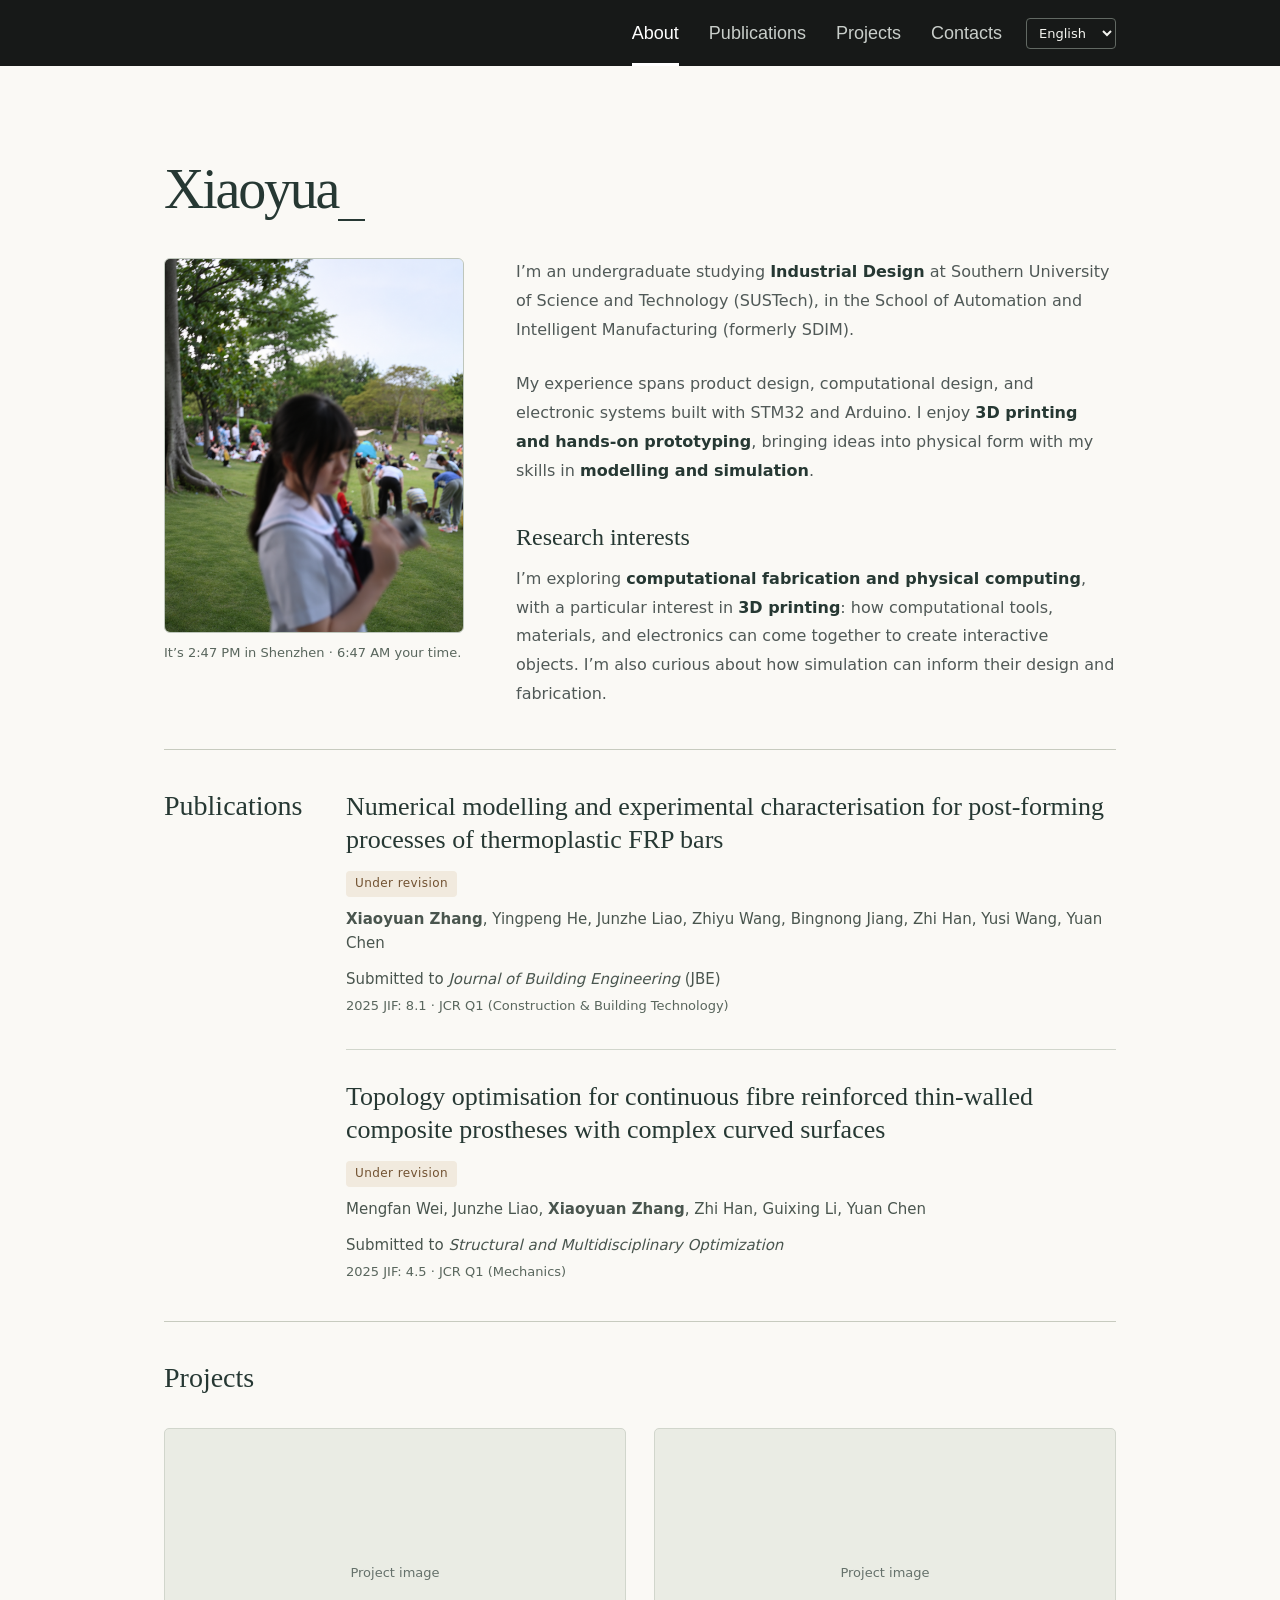
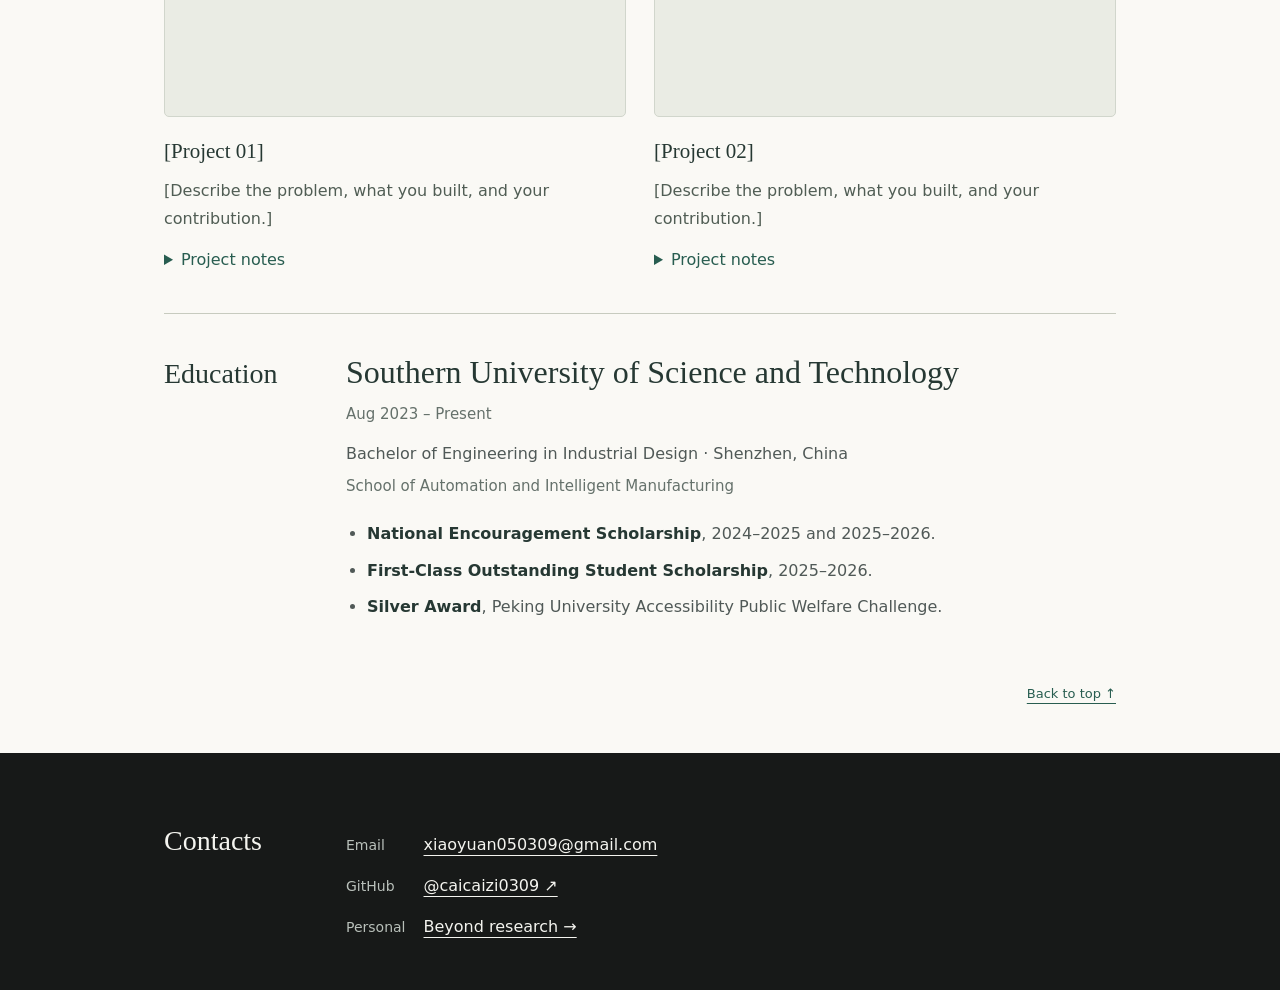
==== index.html @ c040c7f4 "Add transparent hand-drawn flower favicon" ====
<!doctype html>
<html lang="en">
<head>
  <meta charset="utf-8">
  <meta name="viewport" content="width=device-width,initial-scale=1">
  <title>Xiaoyuan Zhang</title>
  <link rel="icon" type="image/svg+xml" href="images/favicon.svg?v=1">
  <link rel="stylesheet" href="style.css">
</head>
<body id="top">
<header>
  <nav aria-label="Main navigation" lang="en"><a href="#about">About</a><a href="#papers">Publications</a><a href="#projects">Projects</a><a href="#contact">Contacts</a></nav>
  <select id="language" aria-label="Language / Idioma">
    <option value="en" lang="en" selected>English</option>
    <option value="es" lang="es">Español</option>
  </select>
</header>
<div class="wrap">
<main>
<section id="about" class="hero">
  <!-- 改名字：替换下一行两个标签中间的文字 -->
  <h1 id="profile-name">Xiaoyuan Zhang</h1>
  <div class="profile-aside">
    <!-- 把照片命名为 portrait.jpg，放在 images 文件夹内 -->
    <div class="portrait">
      <span aria-hidden="true">Portrait</span>
      <img src="images/portrait.jpg" alt="Portrait of Xiaoyuan Zhang" onerror="this.hidden=true">
    </div>
    <p class="world-clock" id="clock-line" lang="en"></p>
  </div>
  <div>
    <!-- 改简介：替换下面这句话 -->
    <p class="intro">I’m an undergraduate studying <strong>Industrial Design</strong> at Southern University of Science and Technology (SUSTech), in the School of Automation and Intelligent Manufacturing (formerly SDIM).</p>
    <p class="intro">My experience spans product design, computational design, and electronic systems built with STM32 and Arduino. I enjoy <strong>3D printing and hands-on prototyping</strong>, bringing ideas into physical form with my skills in <strong>modelling and simulation</strong>.</p>
    <h2 class="bio-heading" lang="en">Research interests</h2>
    <p class="research-copy">I’m exploring <strong>computational fabrication and physical computing</strong>, with a particular interest in <strong>3D printing</strong>: how computational tools, materials, and electronics can come together to create interactive objects. I’m also curious about how simulation can inform their design and fabrication.</p>
  </div>
</section>

<section id="papers" class="row">
  <h2 lang="en">Publications</h2>
  <div lang="en"><!-- 每篇稿件使用一个 article，新增时复制整段 -->
    <article class="paper">
      <h3 lang="en">Numerical modelling and experimental characterisation for post-forming processes of thermoplastic FRP bars</h3>
      <span class="paper-status">Under revision</span>
      <p><strong>Xiaoyuan Zhang</strong>, Yingpeng He, Junzhe Liao, Zhiyu Wang, Bingnong Jiang, Zhi Han, Yusi Wang, Yuan Chen</p>
      <p class="venue">Submitted to <cite>Journal of Building Engineering</cite> (JBE)</p>
      <p class="journal-metrics">2025 JIF: 8.1 · JCR Q1 (Construction &amp; Building Technology)</p>
    </article>
    <article class="paper">
      <h3 lang="en">Topology optimisation for continuous fibre reinforced thin-walled composite prostheses with complex curved surfaces</h3>
      <span class="paper-status">Under revision</span>
      <p>Mengfan Wei, Junzhe Liao, <strong>Xiaoyuan Zhang</strong>, Zhi Han, Guixing Li, Yuan Chen</p>
      <p class="venue">Submitted to <cite>Structural and Multidisciplinary Optimization</cite></p>
      <p class="journal-metrics">2025 JIF: 4.5 · JCR Q1 (Mechanics)</p>
    </article>
  </div>
</section>

<section id="projects" class="row">
  <h2 lang="en">Projects</h2>
  <div class="projects-grid"><!-- 每个项目使用一个 article -->
    <article class="entry">
      <div class="project-preview">Project image</div>
      <h3>[Project 01]</h3>
      <p>[Describe the problem, what you built, and your contribution.]</p>
      <details><summary>Project notes</summary>
        <p>[Add a design decision, an experimental result, or an open question.]</p>
      </details>
    </article>
    <article class="entry">
      <div class="project-preview">Project image</div>
      <h3>[Project 02]</h3>
      <p>[Describe the problem, what you built, and your contribution.]</p>
      <details><summary>Project notes</summary>
        <p>[Add a design decision, an experimental result, or an open question.]</p>
      </details>
    </article>
  </div>
</section>

<section id="education" class="row">
  <h2>Education</h2>
  <div class="education-record">
    <div>
      <h3>Southern University of Science and Technology</h3>
      <p class="education-period">Aug 2023 – Present</p>
      <p class="education-degree">Bachelor of Engineering in Industrial Design · Shenzhen, China</p>
      <p class="education-school">School of Automation and Intelligent Manufacturing</p>
      <!-- 奖项英文为描述性翻译；如证书有官方英文名称，可在此替换 -->
      <ul class="education-awards">
        <li><strong>National Encouragement Scholarship</strong>, 2024–2025 and 2025–2026.</li>
        <li><strong>First-Class Outstanding Student Scholarship</strong>, 2025–2026.</li>
        <li><strong>Silver Award</strong>, Peking University Accessibility Public Welfare Challenge.</li>
      </ul>
    </div>
  </div>
</section>

</main><footer><a href="#top">Back to top ↑</a></footer></div>
<div class="contact-band"><div class="wrap">
<section id="contact" class="row">
  <h2 lang="en">Contacts</h2>
  <dl class="contact-links">
    <dt>Email</dt>
    <dd><a href="mailto:xiaoyuan050309@gmail.com">xiaoyuan050309@gmail.com</a></dd>
    <dt>GitHub</dt>
    <dd><a href="https://github.com/caicaizi0309">@caicaizi0309 ↗</a></dd>
    <dt class="life-label">Personal</dt>
    <dd><a class="life-link" data-local-page href="life.html">Beyond research →</a></dd>
  </dl>

</section>
</div></div><script src="clock.js"></script><script src="motion.js"></script><script src="language.js"></script></body></html>
---- style.css ----
*{box-sizing:border-box}html{scroll-behavior:smooth}body{margin:0;background:#faf9f5;color:#263833;font:16px/1.8 system-ui,"Microsoft YaHei",sans-serif}a{color:#285d50;text-underline-offset:5px}a:focus-visible,summary:focus-visible{outline:2px solid #9b512f;outline-offset:4px}.wrap{max-width:960px;margin:auto;padding:0 clamp(20px,5vw,64px)}header,footer{display:flex;align-items:center;justify-content:space-between;gap:14px;flex-wrap:wrap;padding:20px 0;border-bottom:1px solid #bfc7bd}nav{display:flex;gap:1.4em}nav a,header>a{text-decoration:none}nav a:hover,header>a:hover{text-decoration:underline}.mark{font:600 19px Georgia,serif}.mark span{color:#976043;margin-right:8px}.hero{padding:clamp(44px,8vw,88px) 0 40px}.label,small{font:12px/1.5 ui-monospace,Consolas,monospace;letter-spacing:.12em;color:#616c60}.label{color:#854d36}h1,h2,h3{font-family:Georgia,"Songti SC",SimSun,serif;font-weight:500;margin:0}h1{font-size:clamp(38px,7vw,70px);letter-spacing:-.04em;line-height:1.25;margin:12px 0}.intro{border-left:2px solid #ac7556;padding-left:16px;max-width:42em}.row{border-top:1px solid #c7cbbf;display:grid;grid-template-columns:minmax(155px,1fr) 2.4fr;gap:26px;padding:30px 0;scroll-margin-top:16px}h2{font-size:28px;margin-top:4px}h3{font-size:21px}.entry p{margin:6px 0;color:#505d54}.badge{display:inline-block;border:1px solid #c8cbbd;border-radius:20px;padding:0 9px;color:#5c665a;font-size:12px}details{margin-top:12px}summary{cursor:pointer;color:#285d50;width:fit-content}footer{border-top:1px solid #bfc7bd;border-bottom:0;font-size:13px;margin-top:16px}nav a{font-size:14px}@media(max-width:620px){.row{grid-template-columns:1fr;gap:12px}header{align-items:flex-start}nav{gap:12px}.hero{padding-top:46px}}@media(prefers-reduced-motion:reduce){html{scroll-behavior:auto}}
.wrap{max-width:1080px}
.hero{display:grid;grid-template-columns:minmax(0,1fr) minmax(0,2fr);align-items:start;gap:clamp(24px,5vw,52px);max-width:832px;margin-inline:auto}
.row{grid-template-columns:150px minmax(0,1fr);gap:32px;padding-block:38px;align-items:first baseline}
.row>h2{margin:0}
.row>*{min-width:0}
.hero h1{grid-column:1/-1;margin:0;font-size:clamp(38px,5.2vw,56px)}
.hero{max-width:none;grid-template-columns:minmax(210px,300px) minmax(0,1fr);row-gap:34px}
.projects-grid{display:grid;grid-template-columns:repeat(2,minmax(0,1fr));gap:28px}
.projects-grid>.entry{min-width:0;margin:0}
.project-preview{aspect-ratio:16/10;display:grid;place-items:center;background:#eaece4;border:1px solid #d1d6cc;border-radius:5px;color:#65716b;font-size:13px;margin-bottom:16px}
.hero .intro{border:0;padding:0;margin:20px 0 26px;font-size:16px;line-height:1.8;color:#505957}
.hero strong{font-weight:600;color:#263833}
.bio-heading{font-size:24px;line-height:1.3;margin:36px 0 12px;color:#263833}
.research-copy{margin:0;font-size:16px;line-height:1.8;color:#505957}
.education-record{display:grid;grid-template-columns:minmax(0,1fr);gap:10px;align-items:start}
.education-period{margin:7px 0 0;font-size:15px;color:#65716b}
.education-record h3{font-size:clamp(25px,3vw,32px);line-height:1.3}
.education-degree{margin:12px 0 5px;color:#505957;font-size:16px}
.education-school{margin:0;color:#65716b;font-size:15px}
.education-awards{padding-left:21px;margin:20px 0 0;color:#505957;font-size:16px;line-height:1.7}
.education-awards li+li{margin-top:9px}
.education-awards strong{color:#263833;font-weight:600}
@media(max-width:700px){.education-record{grid-template-columns:minmax(0,1fr);gap:10px}.education-period{margin:0}}
.world-clock{margin:10px 0 0;font-size:13px;line-height:1.5;color:#59665d}
.portrait{position:relative;display:grid;place-items:center;aspect-ratio:4/5;border:1px solid #bec6bc;border-radius:6px;background:#eaece4;color:#59685c;font:15px Georgia,serif;overflow:hidden}
.portrait img{position:absolute;width:100%;height:100%;object-fit:cover;object-position:center 36%}
.entry+.entry{margin-top:24px}
#projects{grid-template-columns:minmax(0,1fr)}
#projects .projects-grid{align-items:start}
#projects .projects-grid>.entry{margin-top:0}
.paper+.paper{margin-top:32px;border-top:1px solid #d1d6cc;padding-top:30px}
.paper-status{display:inline-block;padding:2px 9px;border-radius:4px;background:#f1eade;color:#715130;font-size:12px;letter-spacing:.035em}
.paper h3{margin:0 0 12px;font-size:clamp(22px,2.4vw,26px);line-height:1.28}
.paper-status{margin-bottom:10px}
.paper p{margin:0;font-size:15px;line-height:1.6;color:#49554e}
.paper .venue{margin-top:12px}
.paper .journal-metrics{margin-top:5px;font-size:13px;color:#59665d}
header,footer,nav{justify-content:flex-end}
header nav{flex-wrap:wrap;gap:8px clamp(14px,3vw,30px)}
header nav a{font-family:"Segoe UI","Helvetica Neue",Arial,sans-serif;font-size:clamp(16px,2vw,18px);font-weight:300;line-height:1.5;color:#5d5d5d}
.contact-links{display:grid;grid-template-columns:max-content minmax(0,1fr);align-content:start;align-items:baseline;gap:6px 18px;margin:0}
.contact-links dt{color:#59685c;font-size:14px}
.contact-links dd{margin:0;overflow-wrap:anywhere}
@media(max-width:760px){.row{grid-template-columns:120px minmax(0,1fr);gap:20px}.row>h2{font-size:23px}.projects-grid{grid-template-columns:1fr}.hero{grid-template-columns:1fr}.profile-aside{width:min(100%,280px)}}
@media(max-width:500px){.row{grid-template-columns:minmax(0,1fr);gap:20px}}
.hero>div>.intro:first-child{margin-top:0}
.contact-band{background:#171918;color:#f4f4ef;margin-top:24px;padding-top:22px}
.contact-band #contact{border:0;padding-block:48px}
.contact-band a{color:#f4f4ef}
.contact-band .contact-links dt{color:#b9c0ba}
.contact-band a:focus-visible{outline-color:#f4f4ef}
.name-letter{display:inline-block;white-space:pre;position:relative}
.typing-position::after,.typing-finished::after{content:"";position:absolute;visibility:visible;left:0;bottom:.06em;width:.48em;height:2px;background:currentColor;animation:cursor-blink 650ms steps(1,end) infinite}
.typing-finished::after{left:100%;margin-left:.08em}
@keyframes cursor-blink{0%,49%{opacity:1}50%,100%{opacity:0}}
@media(prefers-reduced-motion:reduce){.typing-position::after,.typing-finished::after{display:none}}
header nav a{transition:color 180ms ease}
header nav a[aria-current="location"]{color:#fff;text-decoration:none}
body{padding-top:66px}
header{position:fixed;inset:0 0 auto;z-index:100;background:#171918;border:0;padding:0 20px;height:66px}
header nav{position:relative;width:max-content;max-width:100%;height:100%;margin:0 max(0px,calc((100vw - 992px)/2)) 0 auto;flex-wrap:nowrap;align-items:center;gap:clamp(12px,3vw,30px)}
header nav a{color:#c9ceca;font-size:clamp(14px,2vw,18px);white-space:nowrap}
header nav a:hover{color:#fff;text-decoration:none}
header nav a:focus-visible{outline-color:white}
.nav-bar{position:absolute;left:0;bottom:0;height:3px;background:#fff;pointer-events:none;transition:transform 280ms ease,width 280ms ease}
.row,.hero{scroll-margin-top:86px}
footer{border:0;margin-top:0;padding-block:24px}
@media(prefers-reduced-motion:reduce){.nav-bar,header nav a{transition:none}}
header{padding-inline:max(20px,calc((100vw - 952px)/2));gap:24px;flex-wrap:nowrap;align-items:center}
header nav{margin:0 0 0 auto;min-width:0;overflow-x:auto;scrollbar-width:none}
header nav::-webkit-scrollbar{display:none}
#language{flex-shrink:0;background:#171918;color:#f4f4ef;border:1px solid #626963;border-radius:4px;padding:6px 8px;font:inherit;font-size:13px;cursor:pointer}
#language:focus-visible{outline:2px solid white;outline-offset:3px}
@media(max-width:600px){header{padding-inline:16px;gap:12px}header nav{justify-content:flex-start;gap:16px}#language{max-width:98px;font-size:12px}}
.row>h2{line-height:1.3}
.row>.contact-links,.row>.education-record{align-self:first baseline}
.contact-links{row-gap:12px}
.hero>div{min-width:0}
.gallery-heading{padding:64px 0 32px}
.gallery-heading h1{font-size:clamp(38px,6vw,64px)}
.gallery-heading p{max-width:48ch;color:#59665d}
.gallery-feed{max-width:800px;margin-inline:auto}
.gallery-item{margin:0;padding:0 0 42px}
.gallery-placeholder{aspect-ratio:3/2;display:grid;place-content:center;text-align:center;background:#e7e9e2;border:1px solid #cbd0c6;border-radius:6px;color:#65716b}
.gallery-placeholder span{font-size:14px}
.gallery-placeholder b{font:32px Georgia,serif;color:#8b968c;margin-bottom:10px}
.gallery-item:nth-child(2) .gallery-placeholder{background:#ebe5de}
.gallery-item:nth-child(3) .gallery-placeholder{background:#e2e7e9}
.gallery-item figcaption{padding-top:18px;max-width:65ch}
.gallery-item h2{font-size:25px;line-height:1.35}
.gallery-item p{margin:8px 0;color:#59665d}
.gallery-date{font-size:13px}
.gallery-footer{justify-content:space-between}
@media(max-width:500px){.row{align-items:start}.gallery-heading{padding-top:36px}.gallery-placeholder{aspect-ratio:4/3}.gallery-item{padding-bottom:32px}.hero h1{font-size:clamp(32px,9vw,44px)}}
@media(max-width:420px){header{gap:8px;padding-inline:12px}header nav{gap:10px}header nav a{font-size:12px}#language{max-width:85px;padding-inline:5px}}
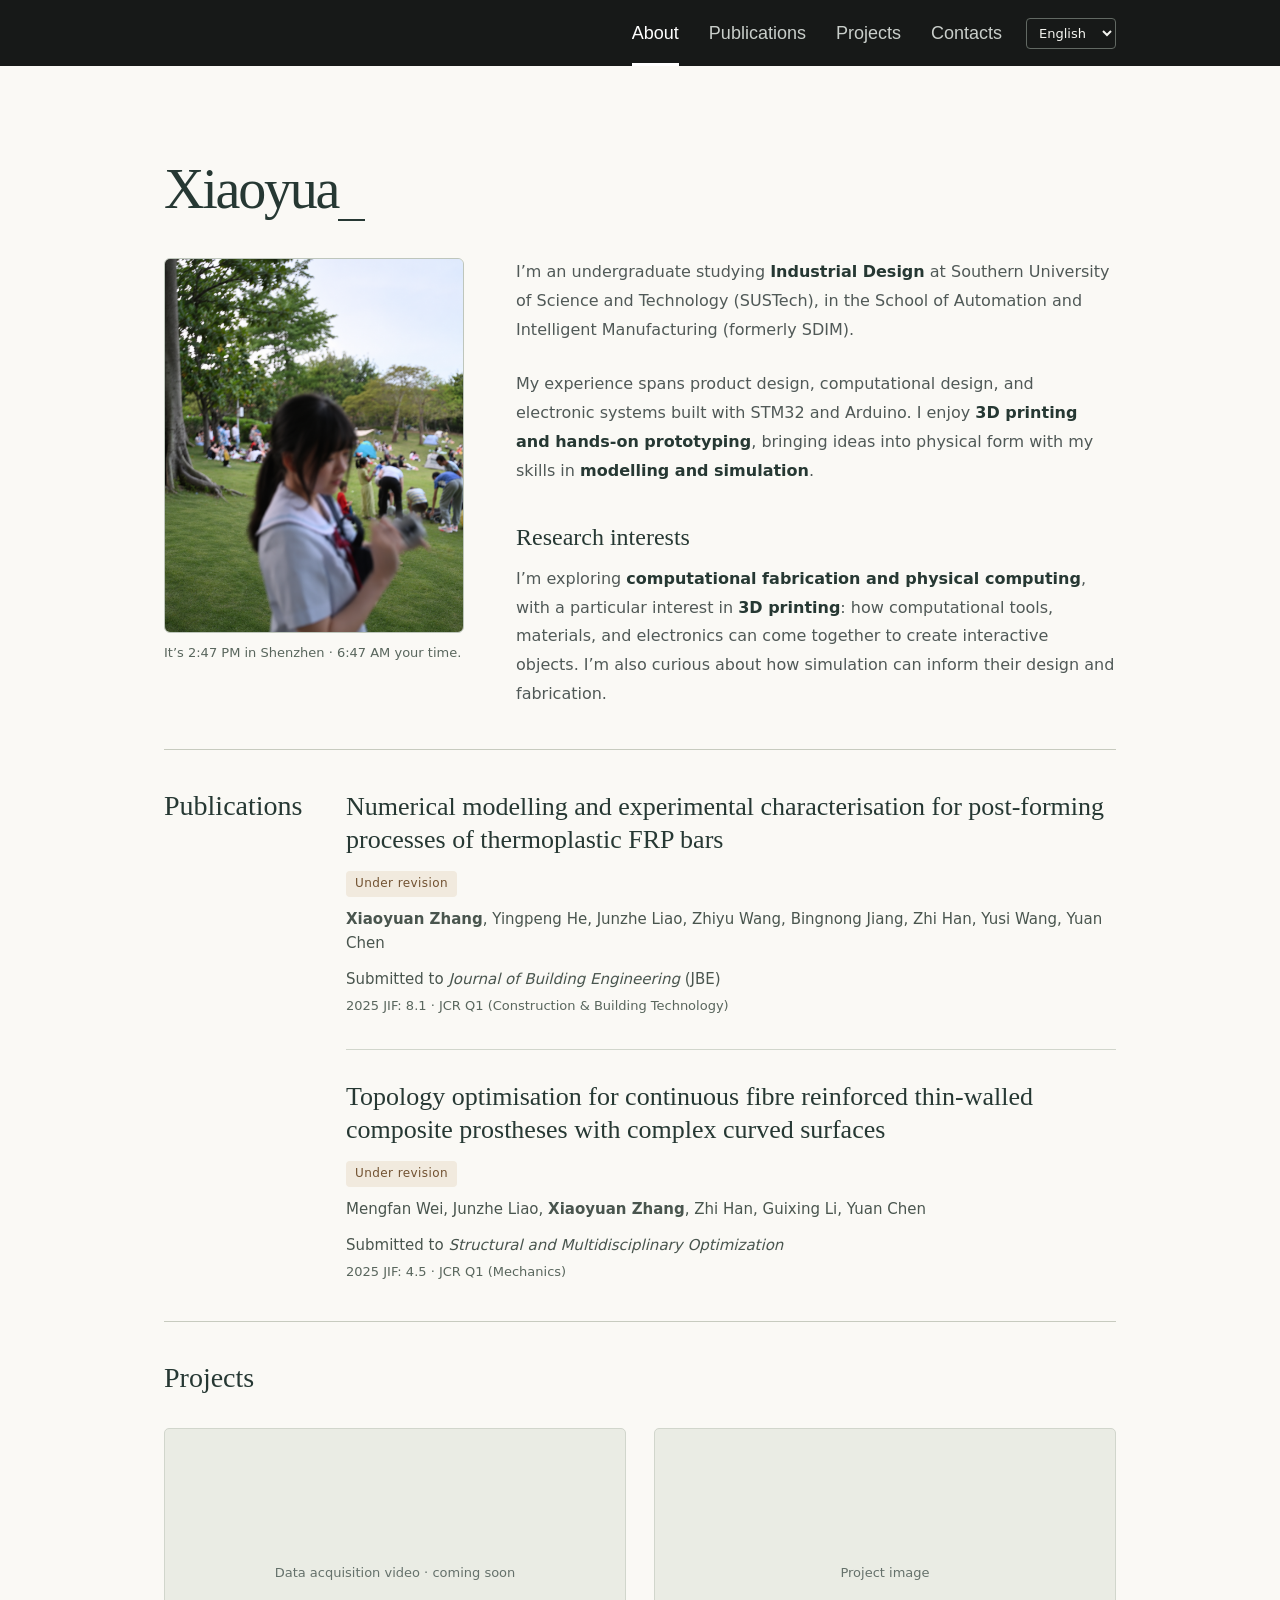
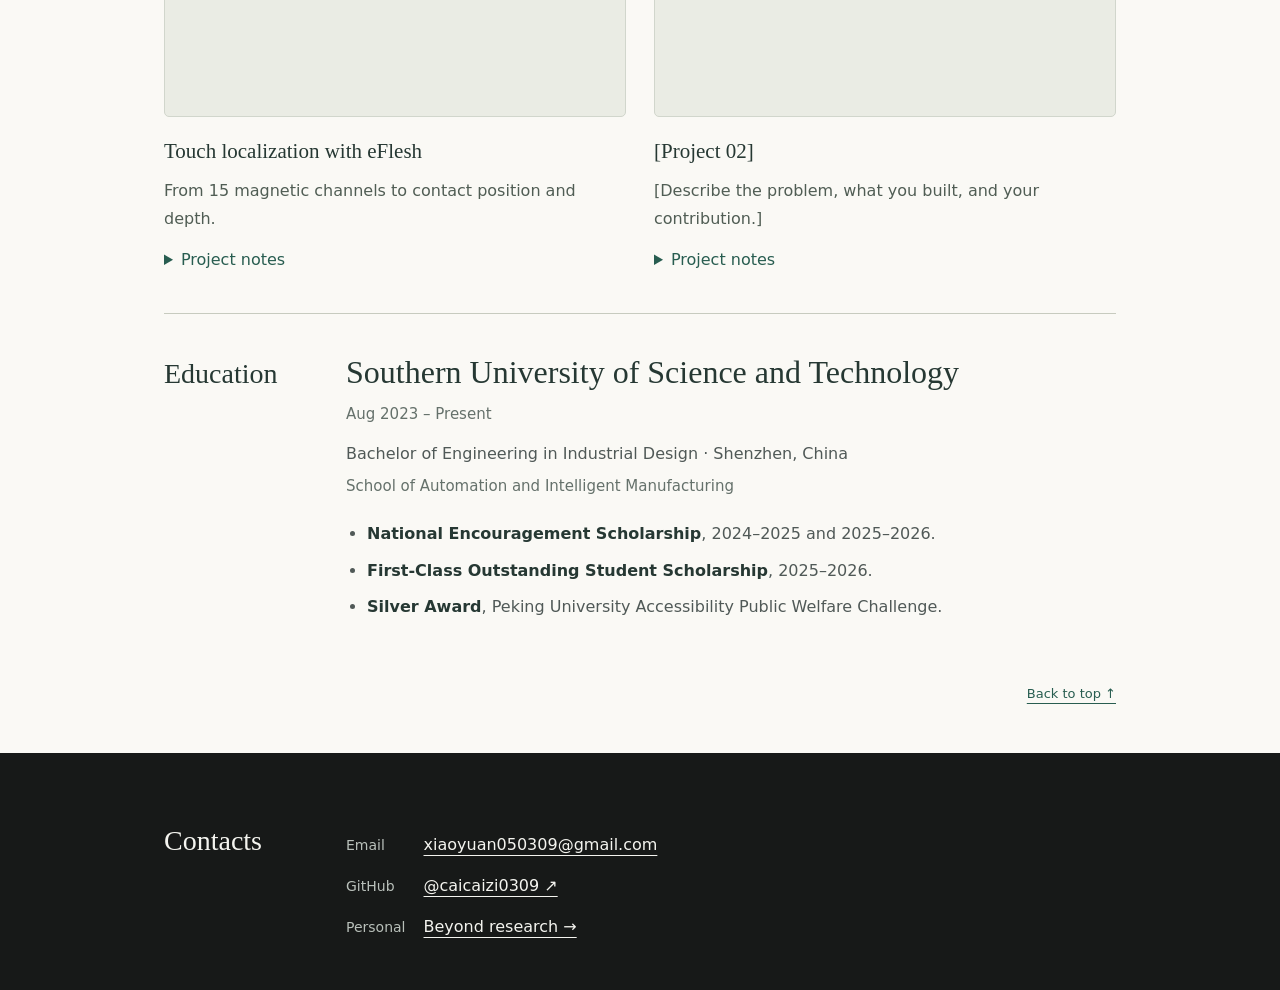
==== commit 6540daa5: "Add eFlesh project case study with extracted figures and bilingual content" ====
--- a/index.html
+++ b/index.html
@@ -4,7 +4,7 @@
   <meta charset="utf-8">
   <meta name="viewport" content="width=device-width,initial-scale=1">
   <title>Xiaoyuan Zhang</title>
-  <link rel="icon" type="image/svg+xml" href="images/favicon.svg?v=1">
+  <link rel="icon" type="image/svg+xml" href="images/favicon.svg?v=2">
   <link rel="stylesheet" href="style.css">
 </head>
 <body id="top">
@@ -60,15 +60,16 @@
 <section id="projects" class="row">
   <h2 lang="en">Projects</h2>
   <div class="projects-grid"><!-- 每个项目使用一个 article -->
-    <article class="entry">
-      <div class="project-preview">Project image</div>
-      <h3>[Project 01]</h3>
-      <p>[Describe the problem, what you built, and your contribution.]</p>
+    <article class="entry project-card" id="project-eflesh">
+      <!-- Reserved for the user's acquisition video; replace this block with a video element when ready. -->
+      <div class="project-preview" data-es="Vídeo de adquisición · próximamente">Data acquisition video · coming soon</div>
+      <h3><a class="project-link" data-local-page href="eflesh.html"><span data-es="Localización táctil con eFlesh">Touch localization with eFlesh</span></a></h3>
+      <p data-es="De 15 canales magnéticos a la posición y profundidad de un contacto.">From 15 magnetic channels to contact position and depth.</p>
       <details><summary>Project notes</summary>
-        <p>[Add a design decision, an experimental result, or an open question.]</p>
+        <p data-es="Un proyecto de reproducción basado en eFlesh: adquisición automatizada, segmentación de señales, regresión con una red neuronal y visualización del contacto. Recogimos 2.000 pulsaciones y evaluamos la interpolación espacial mediante una partición en damero.">A reproduction project based on eFlesh: automated acquisition, signal segmentation, neural-network regression, and contact visualization. We collected 2,000 indentations and evaluated spatial interpolation with a checkerboard split.</p>
       </details>
     </article>
-    <article class="entry">
+    <article class="entry project-placeholder">
       <div class="project-preview">Project image</div>
       <h3>[Project 02]</h3>
       <p>[Describe the problem, what you built, and your contribution.]</p>
--- a/style.css
+++ b/style.css
@@ -8,6 +8,12 @@
 .hero{max-width:none;grid-template-columns:minmax(210px,300px) minmax(0,1fr);row-gap:34px}
 .projects-grid{display:grid;grid-template-columns:repeat(2,minmax(0,1fr));gap:28px}
 .projects-grid>.entry{min-width:0;margin:0}
+.project-card{position:relative}
+.project-link{color:inherit;text-decoration:none}
+.project-link::after{content:"";position:absolute;inset:0;z-index:1}
+.project-card details{position:relative;z-index:2}
+.project-card:has(.project-link:focus-visible){outline:2px solid #285d50;outline-offset:8px}
+.project-card:hover .project-link{text-decoration:underline;text-underline-offset:4px}
 .project-preview{aspect-ratio:16/10;display:grid;place-items:center;background:#eaece4;border:1px solid #d1d6cc;border-radius:5px;color:#65716b;font-size:13px;margin-bottom:16px}
 .hero .intro{border:0;padding:0;margin:20px 0 26px;font-size:16px;line-height:1.8;color:#505957}
 .hero strong{font-weight:600;color:#263833}
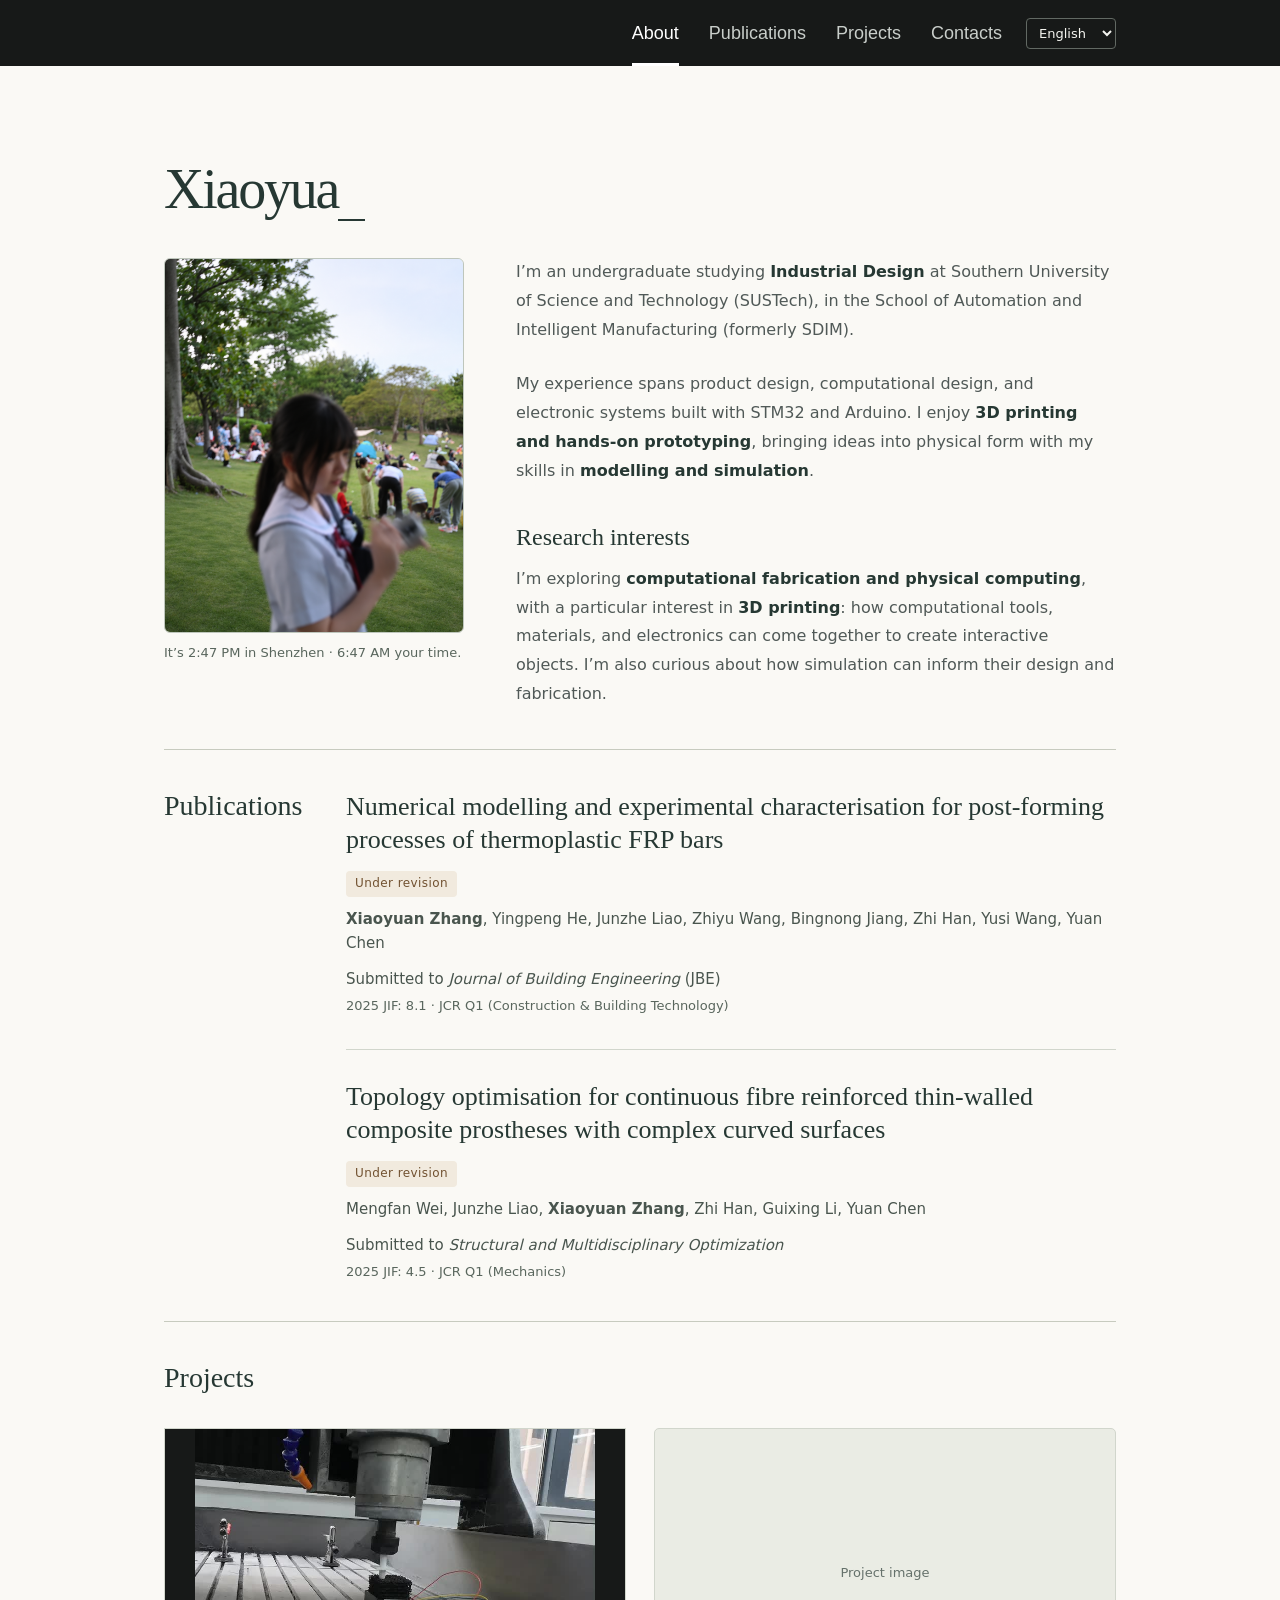
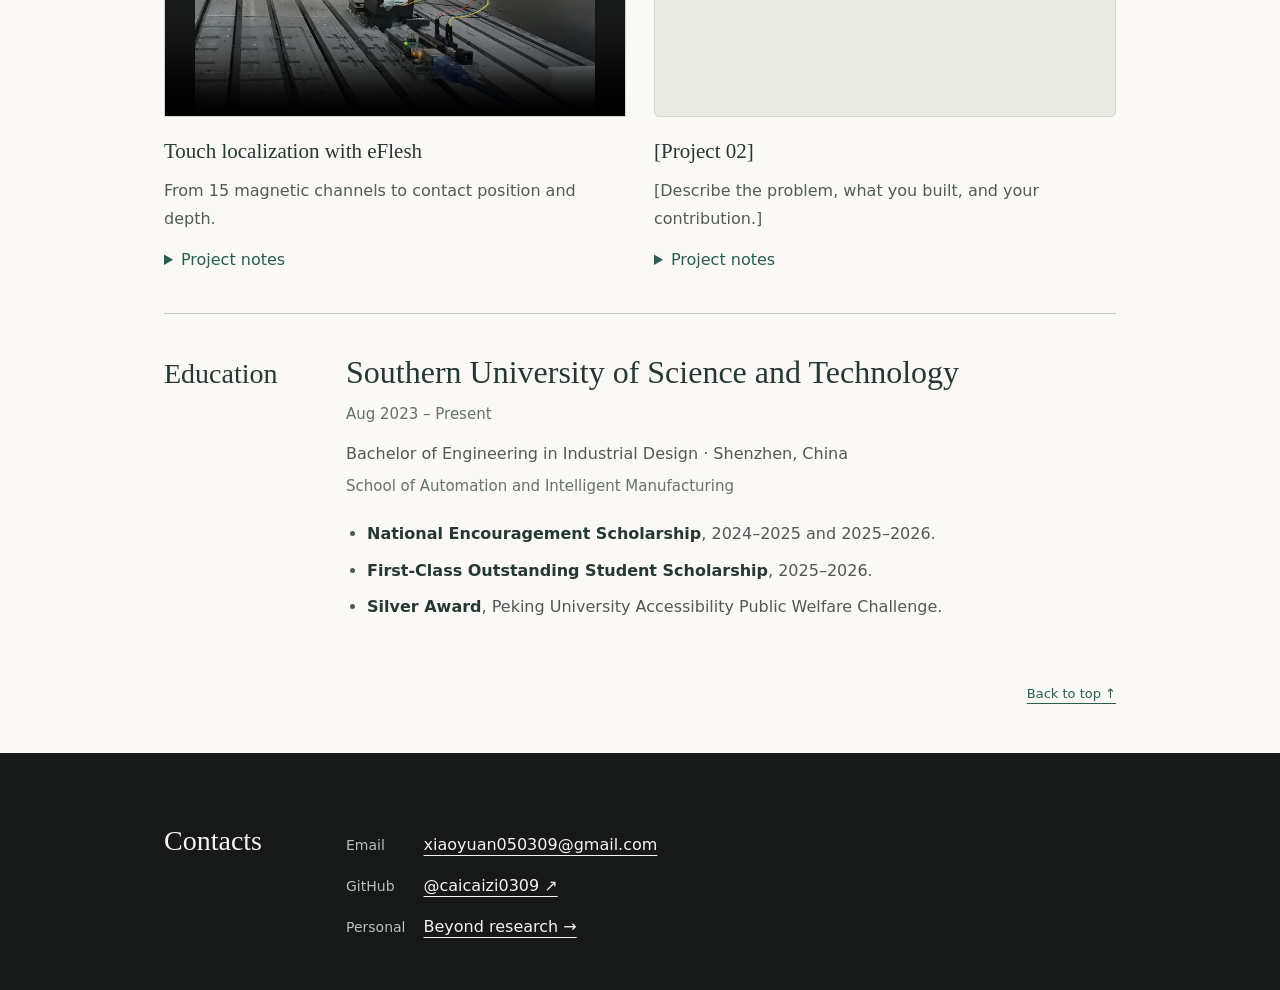
==== commit 1fff0595: "Add gradient hierarchy and prepare acquisition video slot" ====
--- a/index.html
+++ b/index.html
@@ -5,7 +5,7 @@
   <meta name="viewport" content="width=device-width,initial-scale=1">
   <title>Xiaoyuan Zhang</title>
   <link rel="icon" type="image/svg+xml" href="images/favicon.svg?v=2">
-  <link rel="stylesheet" href="style.css">
+  <link rel="stylesheet" href="style.css?v=20261120-3">
 </head>
 <body id="top">
 <header>
@@ -61,9 +61,12 @@
   <h2 lang="en">Projects</h2>
   <div class="projects-grid"><!-- 每个项目使用一个 article -->
     <article class="entry project-card" id="project-eflesh">
-      <!-- Reserved for the user's acquisition video; replace this block with a video element when ready. -->
-      <div class="project-preview" data-es="Vídeo de adquisición · próximamente">Data acquisition video · coming soon</div>
-      <h3><a class="project-link" data-local-page href="eflesh.html"><span data-es="Localización táctil con eFlesh">Touch localization with eFlesh</span></a></h3>
+      <!-- Put the original MP4 at videos/data-acquisition.mp4. The poster remains visible until playback. -->
+      <video class="project-video" controls preload="none" poster="images/eflesh/acquisition.jpg">
+        <source src="videos/data-acquisition.mp4" type="video/mp4">
+        Your browser does not support HTML video.
+      </video>
+      <h3><a class="project-link" href="eflesh.html?v=20261120-3"><span data-es="Localización táctil con eFlesh">Touch localization with eFlesh</span></a></h3>
       <p data-es="De 15 canales magnéticos a la posición y profundidad de un contacto.">From 15 magnetic channels to contact position and depth.</p>
       <details><summary>Project notes</summary>
         <p data-es="Un proyecto de reproducción basado en eFlesh: adquisición automatizada, segmentación de señales, regresión con una red neuronal y visualización del contacto. Recogimos 2.000 pulsaciones y evaluamos la interpolación espacial mediante una partición en damero.">A reproduction project based on eFlesh: automated acquisition, signal segmentation, neural-network regression, and contact visualization. We collected 2,000 indentations and evaluated spatial interpolation with a checkerboard split.</p>
@@ -108,7 +111,7 @@
     <dt>GitHub</dt>
     <dd><a href="https://github.com/caicaizi0309">@caicaizi0309 ↗</a></dd>
     <dt class="life-label">Personal</dt>
-    <dd><a class="life-link" data-local-page href="life.html">Beyond research →</a></dd>
+    <dd><a class="life-link" href="life.html">Beyond research →</a></dd>
   </dl>
 
 </section>
--- a/style.css
+++ b/style.css
@@ -12,6 +12,7 @@
 .project-link{color:inherit;text-decoration:none}
 .project-link::after{content:"";position:absolute;inset:0;z-index:1}
 .project-card details{position:relative;z-index:2}
+.project-video{position:relative;z-index:2;display:block;width:100%;aspect-ratio:16/10;object-fit:contain;background:#171918;border:1px solid #d1d6cc;margin-bottom:16px}
 .project-card:has(.project-link:focus-visible){outline:2px solid #285d50;outline-offset:8px}
 .project-card:hover .project-link{text-decoration:underline;text-underline-offset:4px}
 .project-preview{aspect-ratio:16/10;display:grid;place-items:center;background:#eaece4;border:1px solid #d1d6cc;border-radius:5px;color:#65716b;font-size:13px;margin-bottom:16px}
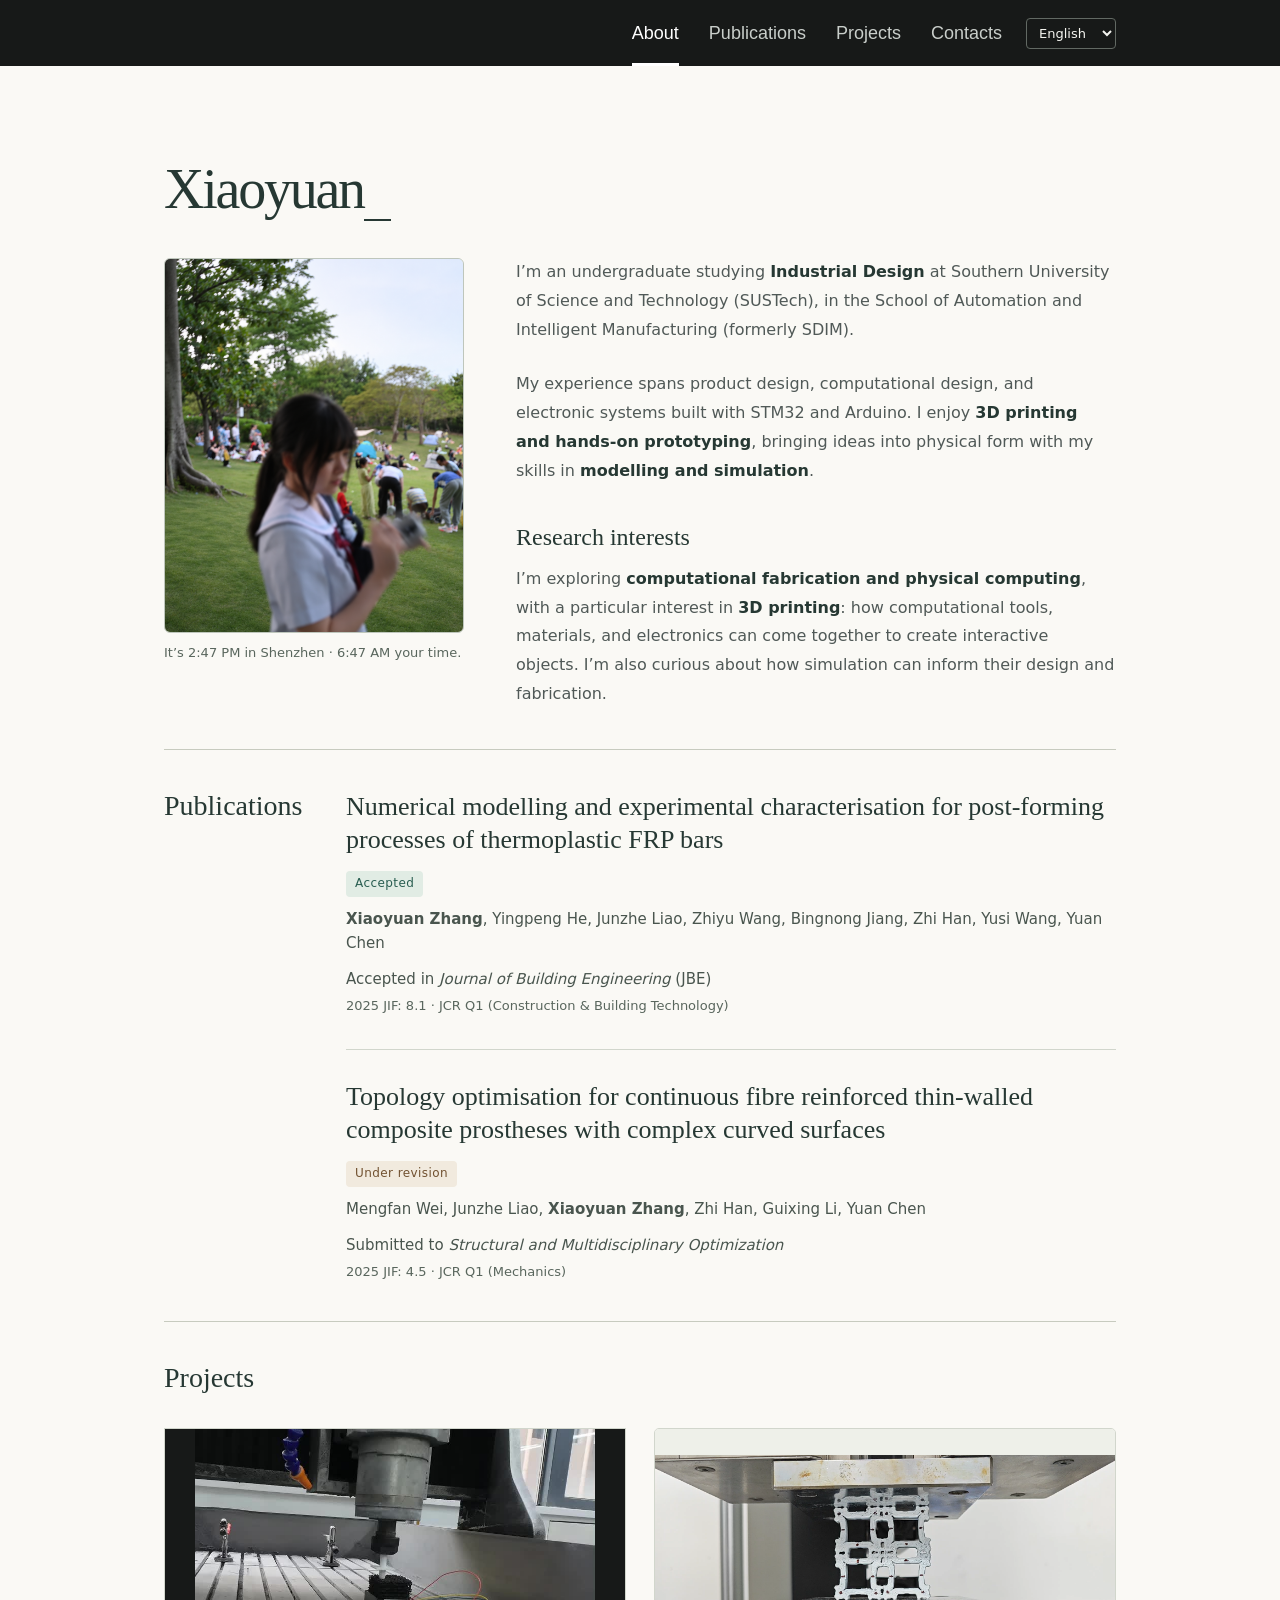
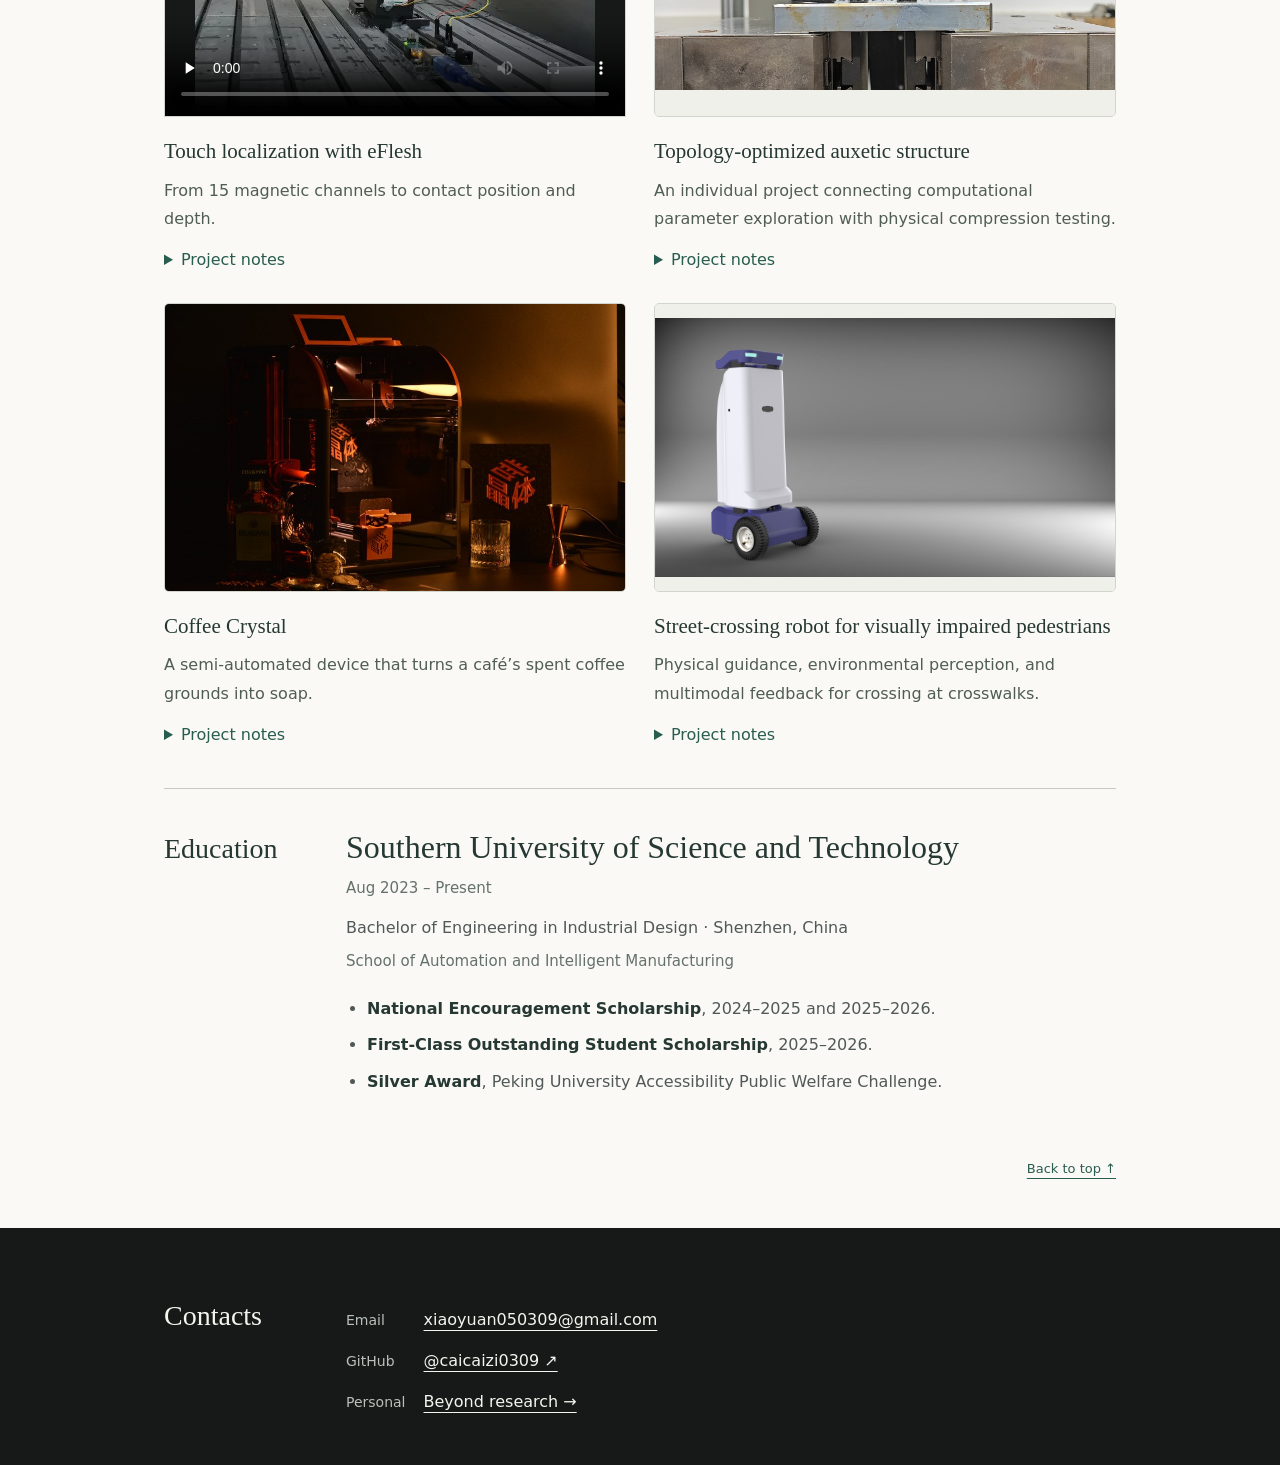
==== commit c7b52279: "Add three project case studies and mark first-author paper accepted" ====
--- a/index.html
+++ b/index.html
@@ -5,7 +5,7 @@
   <meta name="viewport" content="width=device-width,initial-scale=1">
   <title>Xiaoyuan Zhang</title>
   <link rel="icon" type="image/svg+xml" href="images/favicon.svg?v=2">
-  <link rel="stylesheet" href="style.css?v=20261120-3">
+  <link rel="stylesheet" href="style.css?v=20261123-1">
 </head>
 <body id="top">
 <header>
@@ -42,9 +42,9 @@
   <div lang="en"><!-- 每篇稿件使用一个 article，新增时复制整段 -->
     <article class="paper">
       <h3 lang="en">Numerical modelling and experimental characterisation for post-forming processes of thermoplastic FRP bars</h3>
-      <span class="paper-status">Under revision</span>
+      <span class="paper-status accepted">Accepted</span>
       <p><strong>Xiaoyuan Zhang</strong>, Yingpeng He, Junzhe Liao, Zhiyu Wang, Bingnong Jiang, Zhi Han, Yusi Wang, Yuan Chen</p>
-      <p class="venue">Submitted to <cite>Journal of Building Engineering</cite> (JBE)</p>
+      <p class="venue">Accepted in <cite>Journal of Building Engineering</cite> (JBE)</p>
       <p class="journal-metrics">2025 JIF: 8.1 · JCR Q1 (Construction &amp; Building Technology)</p>
     </article>
     <article class="paper">
@@ -72,12 +72,28 @@
         <p data-es="Un proyecto de reproducción basado en eFlesh: adquisición automatizada, segmentación de señales, regresión con una red neuronal y visualización del contacto. Recogimos 2.000 pulsaciones y evaluamos la interpolación espacial mediante una partición en damero.">A reproduction project based on eFlesh: automated acquisition, signal segmentation, neural-network regression, and contact visualization. We collected 2,000 indentations and evaluated spatial interpolation with a checkerboard split.</p>
       </details>
     </article>
-    <article class="entry project-placeholder">
-      <div class="project-preview">Project image</div>
-      <h3>[Project 02]</h3>
-      <p>[Describe the problem, what you built, and your contribution.]</p>
+    <article class="entry project-card" id="project-auxetic">
+      <div class="project-preview project-cover"><img src="images/auxetic/compression-setup.png" alt="Compression test of the auxetic specimen" loading="lazy"></div>
+      <h3><a class="project-link" href="auxetic.html"><span data-es="Estructura auxética optimizada por topología">Topology-optimized auxetic structure</span></a></h3>
+      <p data-es="Un proyecto individual que relaciona la exploración computacional de parámetros con una prueba física de compresión.">An individual project connecting computational parameter exploration with physical compression testing.</p>
       <details><summary>Project notes</summary>
-        <p>[Add a design decision, an experimental result, or an open question.]</p>
+        <p data-es="Exploré cómo el factor de penalización, el radio de filtrado y la fracción de volumen afectan la rigidez y el coeficiente de Poisson, y comparé la predicción con una pieza impresa.">I explored how penalization, filter radius, and volume fraction affect stiffness and Poisson’s ratio, then compared the prediction with a printed specimen.</p>
+      </details>
+    </article>
+    <article class="entry project-card" id="project-coffee">
+      <div class="project-preview project-cover project-cover--photo"><img src="images/coffee-crystal/delivery.jpg" alt="Coffee Crystal machine producing coffee-ground soap" loading="lazy"></div>
+      <h3><a class="project-link" href="coffee-crystal.html"><span data-es="Coffee Crystal">Coffee Crystal</span></a></h3>
+      <p data-es="Un dispositivo semiautomatizado que convierte los posos de café de una cafetería en jabón.">A semi-automated device that turns a café’s spent coffee grounds into soap.</p>
+      <details><summary>Project notes</summary>
+        <p data-es="Proyecto de equipo que integra investigación de usuarios, arquitectura mecánica, control de movimiento, control térmico e interacción guiada.">A team project integrating user research, mechanical architecture, motion and temperature control, and guided interaction.</p>
+      </details>
+    </article>
+    <article class="entry project-card" id="project-street-robot">
+      <div class="project-preview project-cover"><img src="images/street-robot/robot-render.jpg" alt="Street-crossing robot for visually impaired pedestrians" loading="lazy"></div>
+      <h3><a class="project-link" href="street-robot.html"><span data-es="Robot de cruce para personas con discapacidad visual">Street-crossing robot for visually impaired pedestrians</span></a></h3>
+      <p data-es="Guía física, percepción del entorno y retroalimentación multimodal para cruzar pasos de peatones.">Physical guidance, environmental perception, and multimodal feedback for crossing at crosswalks.</p>
+      <details><summary>Project notes</summary>
+        <p data-es="Proyecto de equipo. Mi trabajo se centró en el análisis por elementos finitos del asa bajo cargas estáticas y dinámicas.">Team project. My work focused on finite-element analysis of the handle under static and dynamic loads.</p>
       </details>
     </article>
   </div>
@@ -115,4 +131,4 @@
   </dl>
 
 </section>
-</div></div><script src="clock.js"></script><script src="motion.js"></script><script src="language.js"></script></body></html>
+</div></div><script src="clock.js"></script><script src="motion.js"></script><script src="language.js?v=20261123-1"></script></body></html>
--- a/style.css
+++ b/style.css
@@ -16,6 +16,9 @@
 .project-card:has(.project-link:focus-visible){outline:2px solid #285d50;outline-offset:8px}
 .project-card:hover .project-link{text-decoration:underline;text-underline-offset:4px}
 .project-preview{aspect-ratio:16/10;display:grid;place-items:center;background:#eaece4;border:1px solid #d1d6cc;border-radius:5px;color:#65716b;font-size:13px;margin-bottom:16px}
+.project-cover{overflow:hidden}
+.project-cover img{display:block;width:100%;height:100%;object-fit:contain;background:#eef0e9}
+.project-cover--photo img{object-fit:cover}
 .hero .intro{border:0;padding:0;margin:20px 0 26px;font-size:16px;line-height:1.8;color:#505957}
 .hero strong{font-weight:600;color:#263833}
 .bio-heading{font-size:24px;line-height:1.3;margin:36px 0 12px;color:#263833}
@@ -38,6 +41,7 @@
 #projects .projects-grid>.entry{margin-top:0}
 .paper+.paper{margin-top:32px;border-top:1px solid #d1d6cc;padding-top:30px}
 .paper-status{display:inline-block;padding:2px 9px;border-radius:4px;background:#f1eade;color:#715130;font-size:12px;letter-spacing:.035em}
+.paper-status.accepted{background:#e1ece4;color:#285d50}
 .paper h3{margin:0 0 12px;font-size:clamp(22px,2.4vw,26px);line-height:1.28}
 .paper-status{margin-bottom:10px}
 .paper p{margin:0;font-size:15px;line-height:1.6;color:#49554e}
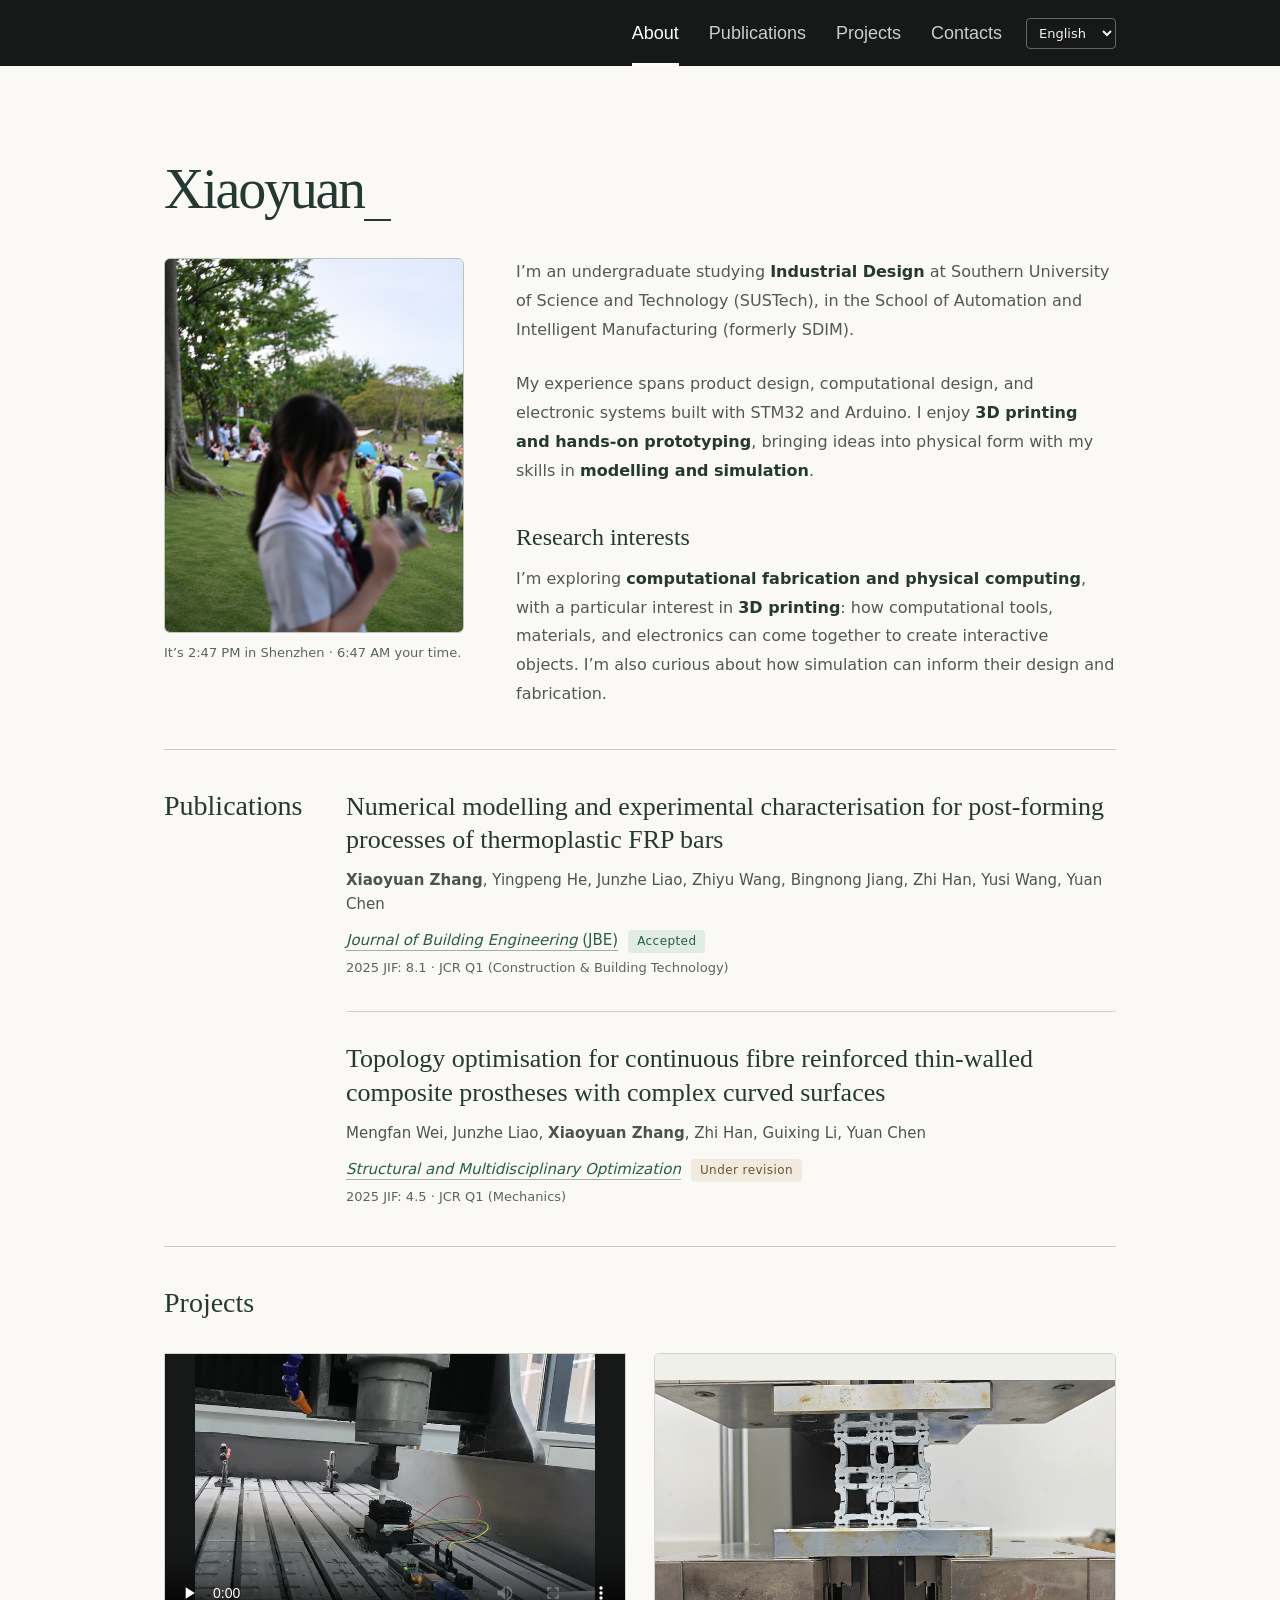
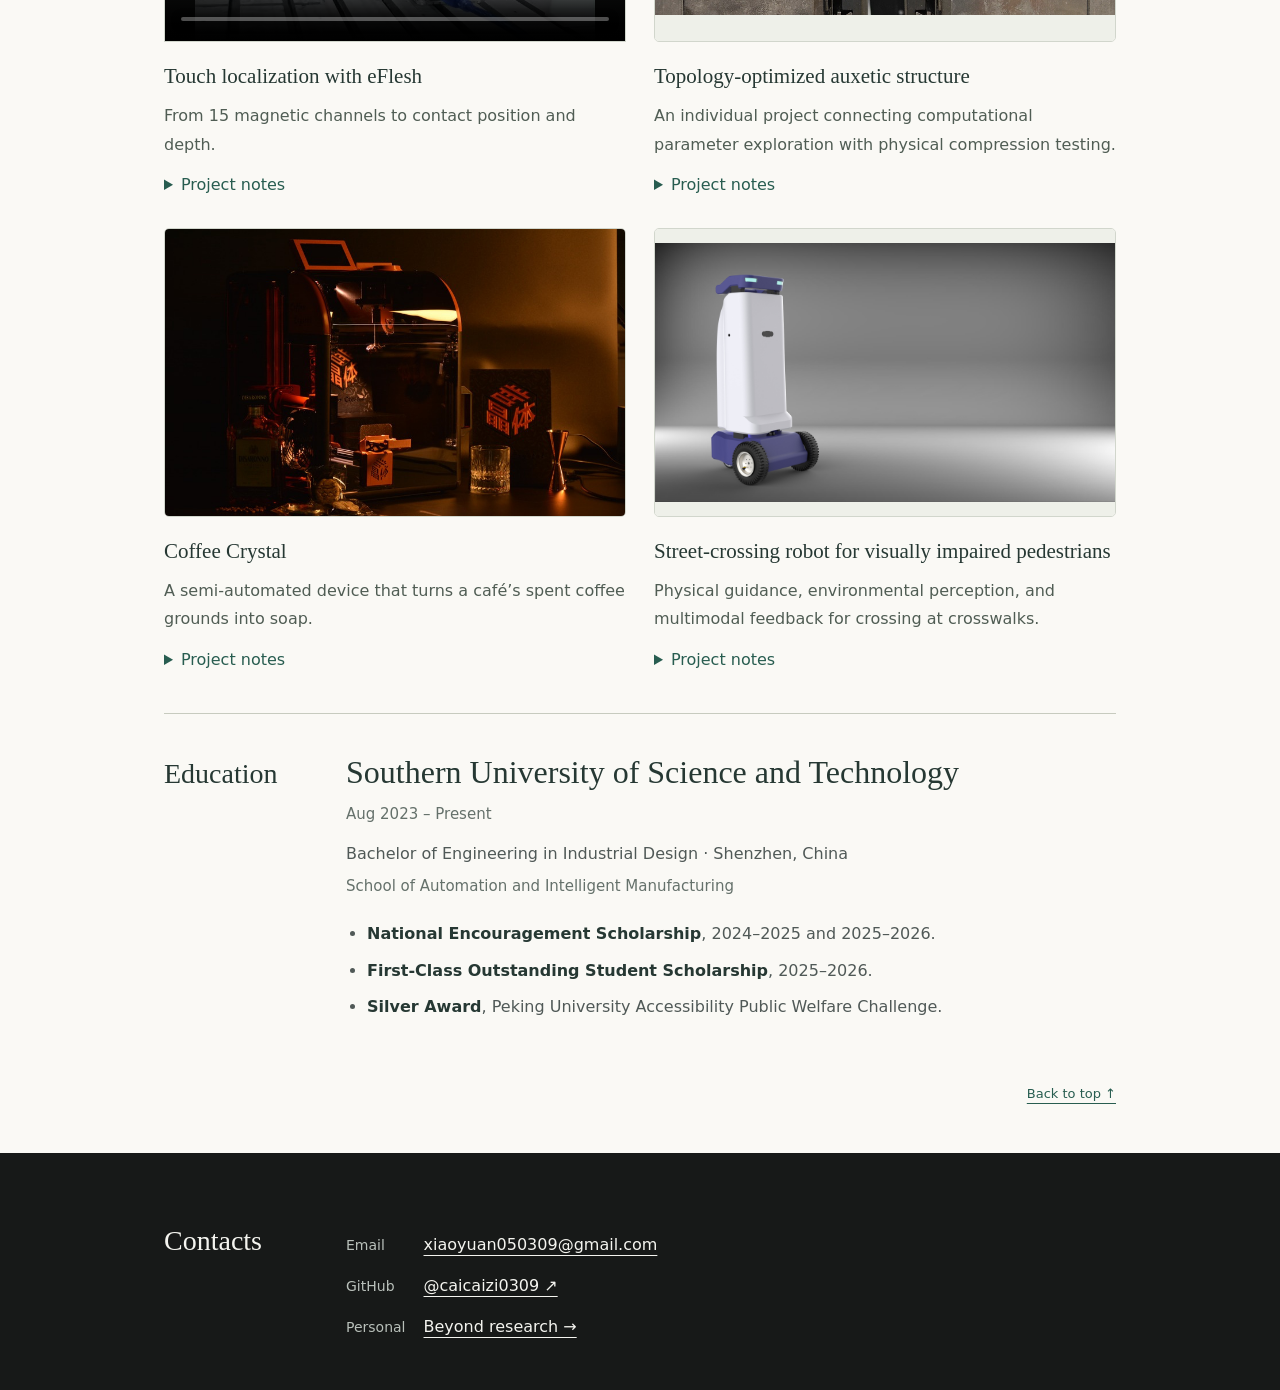
==== commit 24d6aaa5: "Simplify project colors and clarify publication links" ====
--- a/index.html
+++ b/index.html
@@ -5,7 +5,7 @@
   <meta name="viewport" content="width=device-width,initial-scale=1">
   <title>Xiaoyuan Zhang</title>
   <link rel="icon" type="image/svg+xml" href="images/favicon.svg?v=2">
-  <link rel="stylesheet" href="style.css?v=20261123-1">
+  <link rel="stylesheet" href="style.css?v=20261124-1">
 </head>
 <body id="top">
 <header>
@@ -42,16 +42,14 @@
   <div lang="en"><!-- 每篇稿件使用一个 article，新增时复制整段 -->
     <article class="paper">
       <h3 lang="en">Numerical modelling and experimental characterisation for post-forming processes of thermoplastic FRP bars</h3>
-      <span class="paper-status accepted">Accepted</span>
       <p><strong>Xiaoyuan Zhang</strong>, Yingpeng He, Junzhe Liao, Zhiyu Wang, Bingnong Jiang, Zhi Han, Yusi Wang, Yuan Chen</p>
-      <p class="venue">Accepted in <cite>Journal of Building Engineering</cite> (JBE)</p>
+      <p class="venue"><a class="journal-link" href="https://www.sciencedirect.com/journal/journal-of-building-engineering" target="_blank" rel="noopener"><cite>Journal of Building Engineering</cite> (JBE)</a><span class="paper-status accepted" data-es="Aceptado">Accepted</span></p>
       <p class="journal-metrics">2025 JIF: 8.1 · JCR Q1 (Construction &amp; Building Technology)</p>
     </article>
     <article class="paper">
       <h3 lang="en">Topology optimisation for continuous fibre reinforced thin-walled composite prostheses with complex curved surfaces</h3>
-      <span class="paper-status">Under revision</span>
       <p>Mengfan Wei, Junzhe Liao, <strong>Xiaoyuan Zhang</strong>, Zhi Han, Guixing Li, Yuan Chen</p>
-      <p class="venue">Submitted to <cite>Structural and Multidisciplinary Optimization</cite></p>
+      <p class="venue"><a class="journal-link" href="https://link.springer.com/journal/158" target="_blank" rel="noopener"><cite>Structural and Multidisciplinary Optimization</cite></a><span class="paper-status" data-es="En proceso de revisión">Under revision</span></p>
       <p class="journal-metrics">2025 JIF: 4.5 · JCR Q1 (Mechanics)</p>
     </article>
   </div>
@@ -131,4 +129,4 @@
   </dl>
 
 </section>
-</div></div><script src="clock.js"></script><script src="motion.js"></script><script src="language.js?v=20261123-1"></script></body></html>
+</div></div><script src="clock.js"></script><script src="motion.js"></script><script src="language.js?v=20261124-1"></script></body></html>
--- a/style.css
+++ b/style.css
@@ -40,12 +40,14 @@
 #projects .projects-grid{align-items:start}
 #projects .projects-grid>.entry{margin-top:0}
 .paper+.paper{margin-top:32px;border-top:1px solid #d1d6cc;padding-top:30px}
-.paper-status{display:inline-block;padding:2px 9px;border-radius:4px;background:#f1eade;color:#715130;font-size:12px;letter-spacing:.035em}
+.paper-status{display:inline-block;padding:2px 9px;border-radius:4px;background:#f1eade;color:#715130;font-size:12px;letter-spacing:.035em;white-space:nowrap}
 .paper-status.accepted{background:#e1ece4;color:#285d50}
 .paper h3{margin:0 0 12px;font-size:clamp(22px,2.4vw,26px);line-height:1.28}
-.paper-status{margin-bottom:10px}
+.paper-status{margin:0}
 .paper p{margin:0;font-size:15px;line-height:1.6;color:#49554e}
-.paper .venue{margin-top:12px}
+.paper .venue{margin-top:12px;display:flex;align-items:baseline;gap:10px;flex-wrap:wrap}
+.journal-link{color:#285d50;text-decoration-thickness:1px;text-decoration-color:#9fb0a7}
+.journal-link:hover{text-decoration-color:currentColor}
 .paper .journal-metrics{margin-top:5px;font-size:13px;color:#59665d}
 header,footer,nav{justify-content:flex-end}
 header nav{flex-wrap:wrap;gap:8px clamp(14px,3vw,30px)}
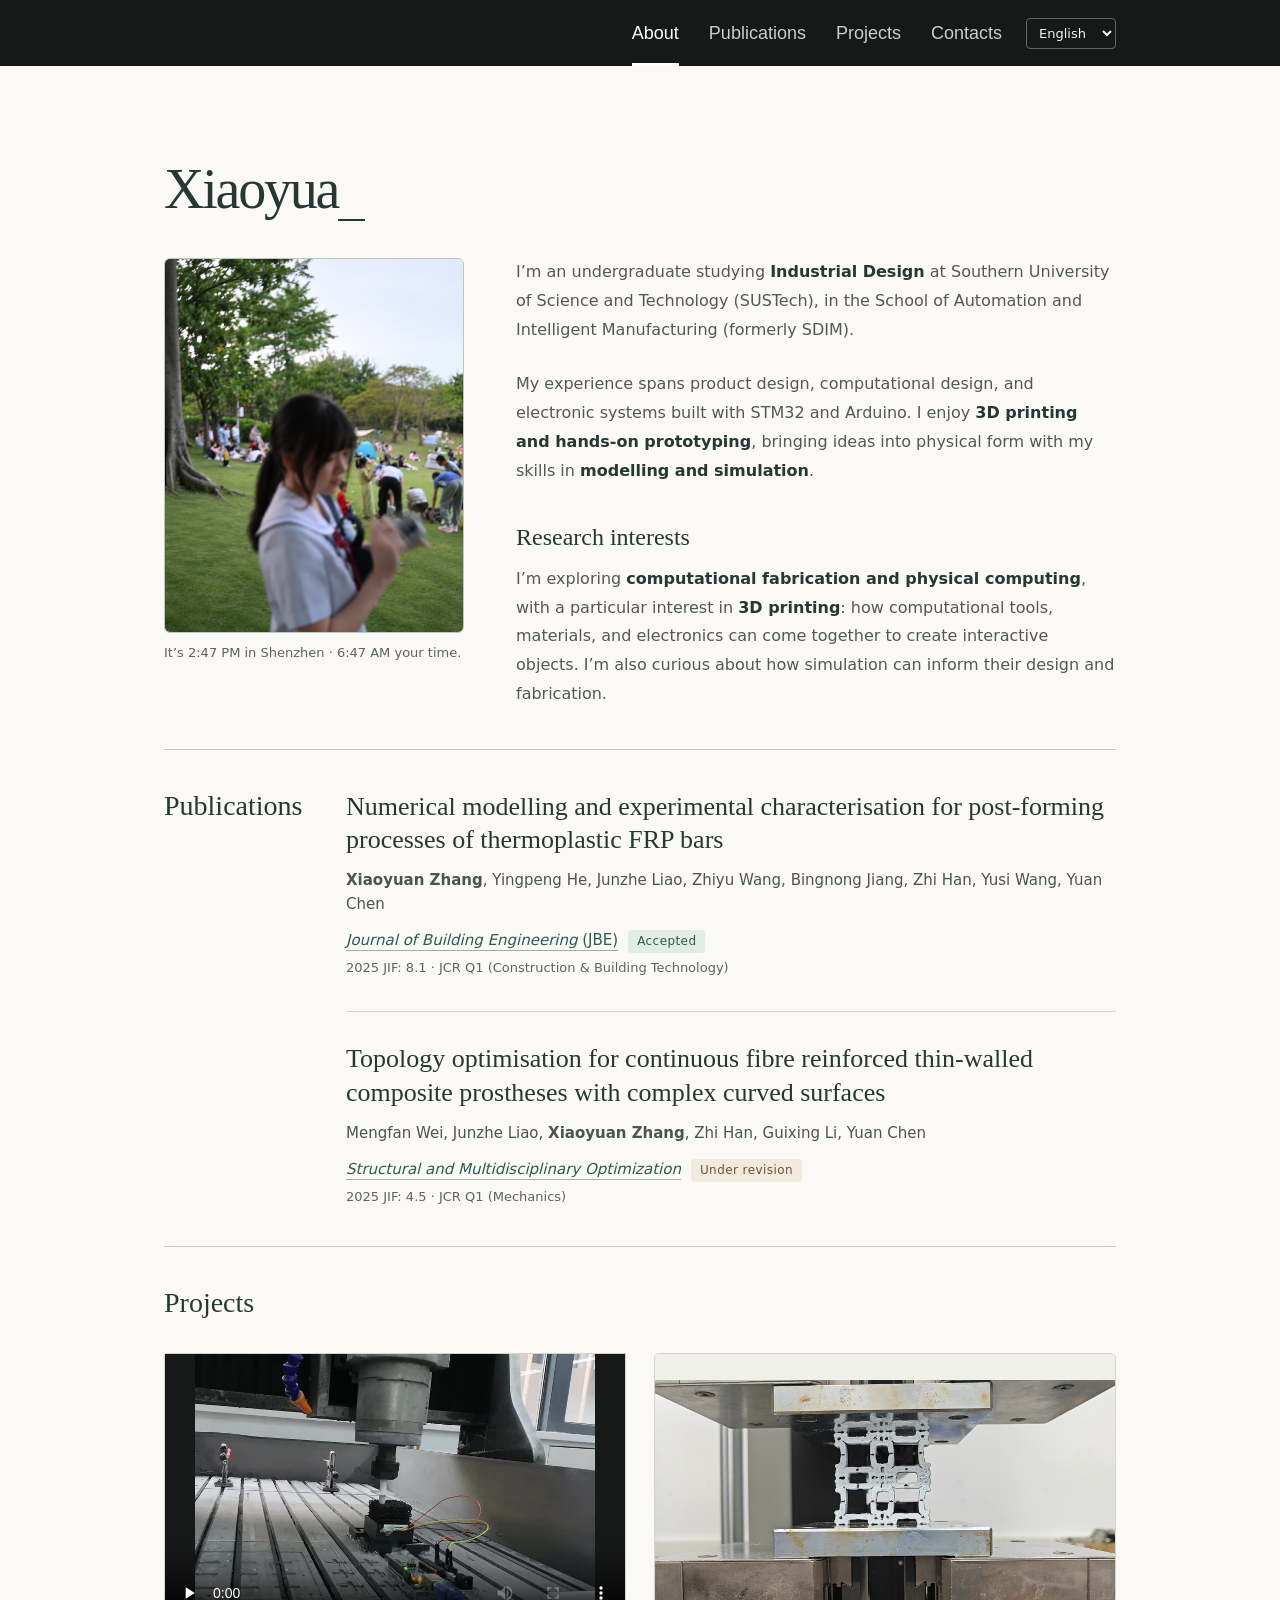
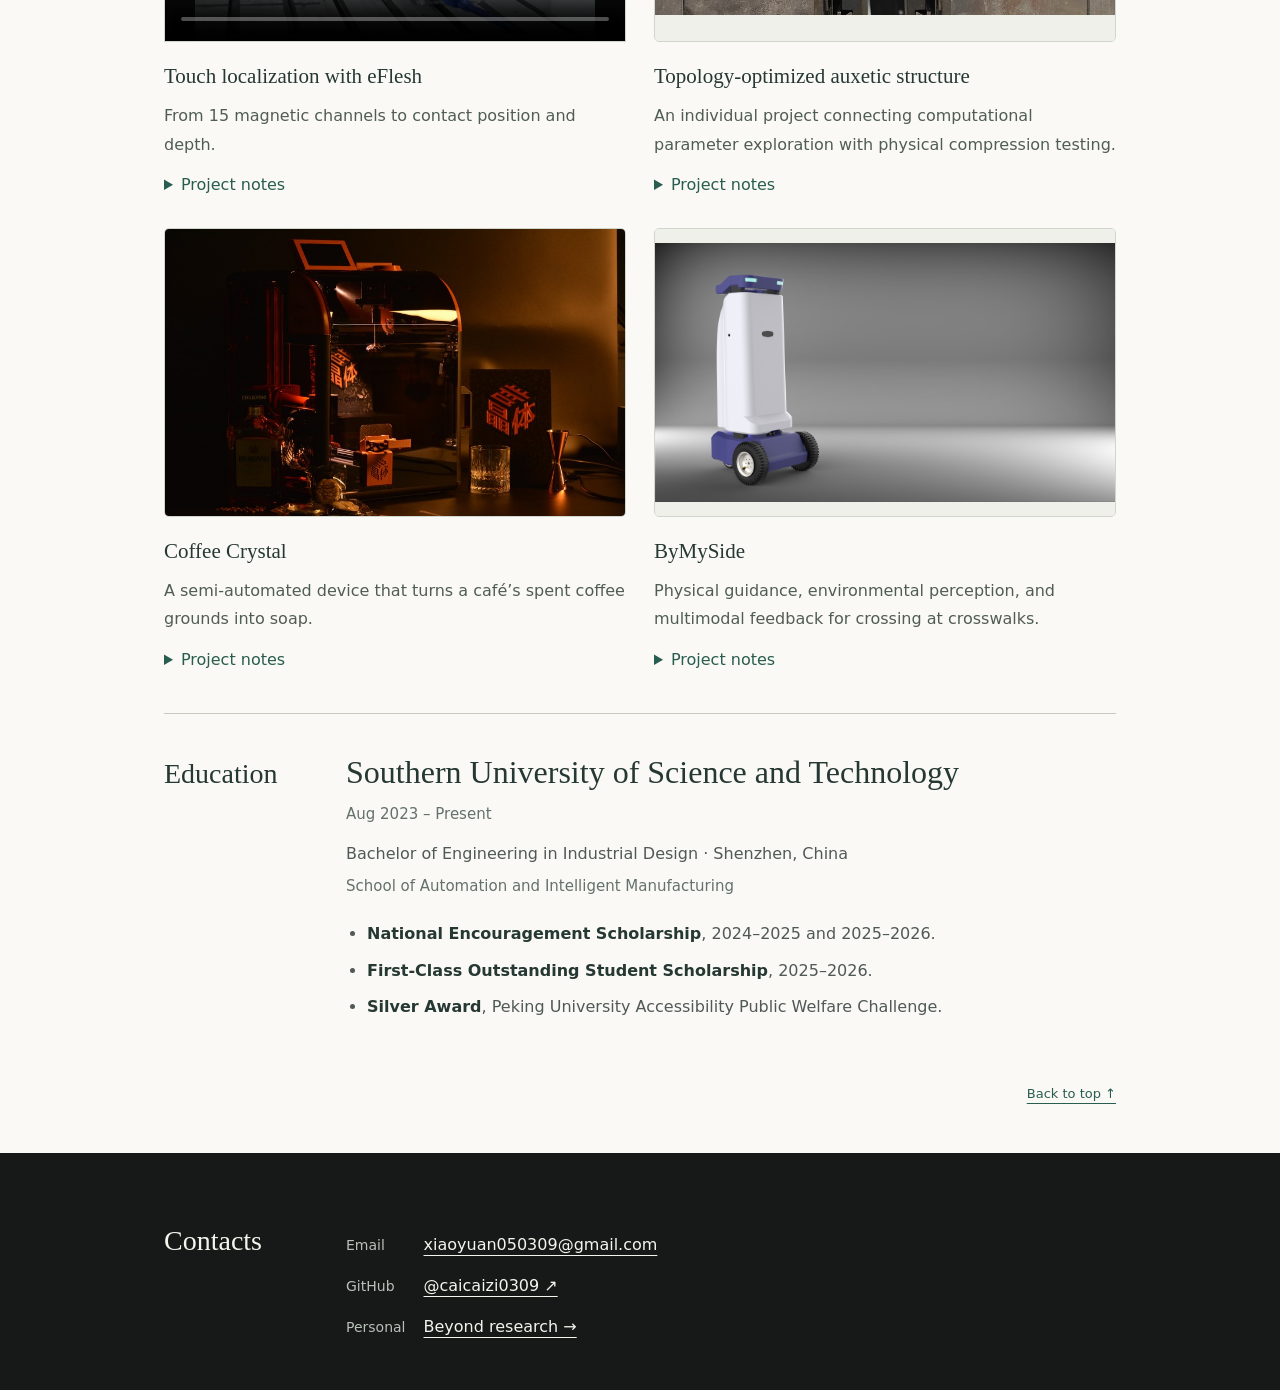
==== commit cf3d4ccf: "Simplify README and rename project to ByMySide" ====
--- a/index.html
+++ b/index.html
@@ -88,7 +88,7 @@
     </article>
     <article class="entry project-card" id="project-street-robot">
       <div class="project-preview project-cover"><img src="images/street-robot/robot-render.jpg" alt="Street-crossing robot for visually impaired pedestrians" loading="lazy"></div>
-      <h3><a class="project-link" href="street-robot.html"><span data-es="Robot de cruce para personas con discapacidad visual">Street-crossing robot for visually impaired pedestrians</span></a></h3>
+      <h3><a class="project-link" href="street-robot.html"><span data-es="ByMySide">ByMySide</span></a></h3>
       <p data-es="Guía física, percepción del entorno y retroalimentación multimodal para cruzar pasos de peatones.">Physical guidance, environmental perception, and multimodal feedback for crossing at crosswalks.</p>
       <details><summary>Project notes</summary>
         <p data-es="Proyecto de equipo. Mi trabajo se centró en el análisis por elementos finitos del asa bajo cargas estáticas y dinámicas.">Team project. My work focused on finite-element analysis of the handle under static and dynamic loads.</p>
